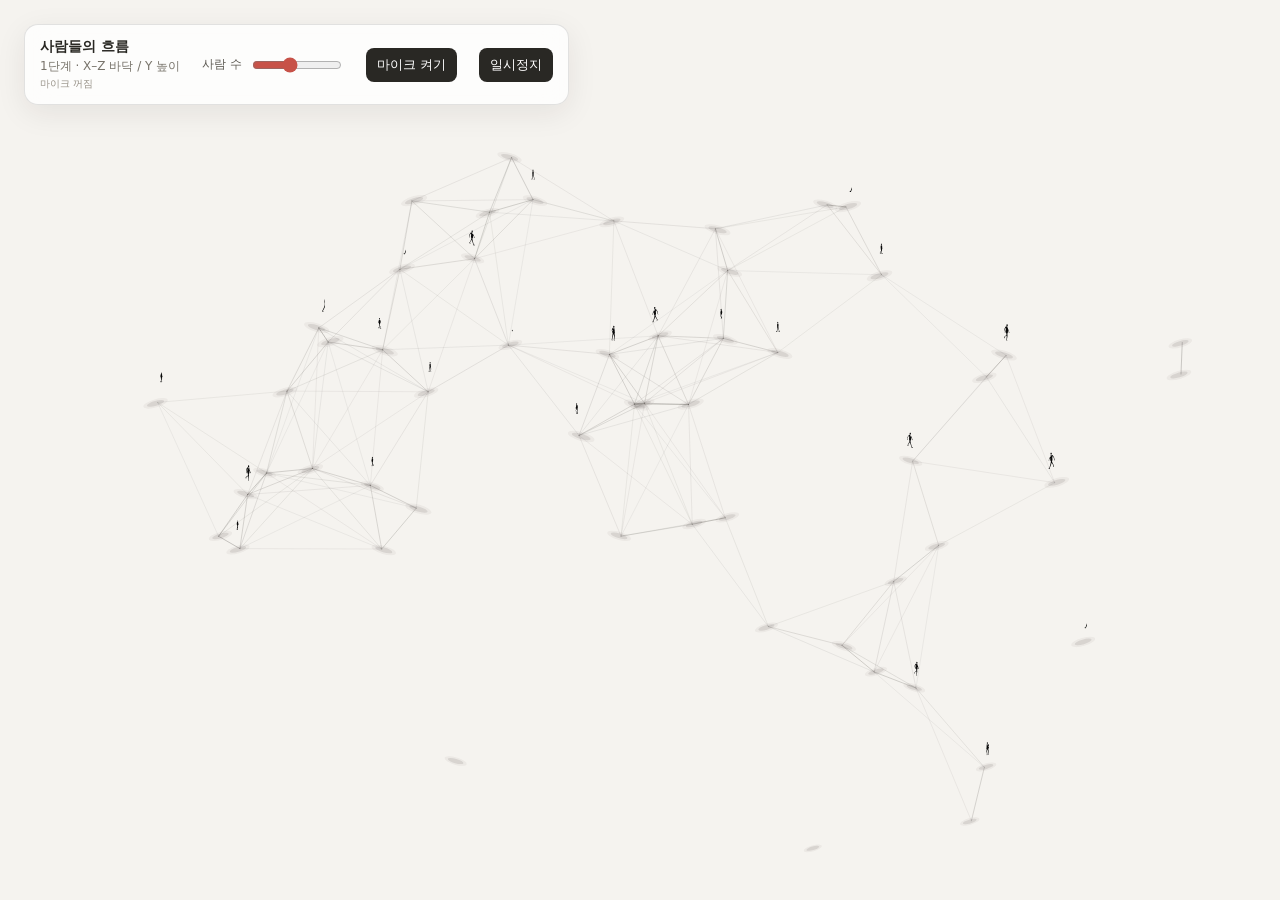
==== final/index.html @ 6d41f7b8 "Add files via upload" ====
<!doctype html>
<html lang="ko">
<head>
  <meta charset="UTF-8" />
  <meta name="viewport" content="width=device-width, initial-scale=1.0" />
  <title>사람들의 흐름 — 1단계</title>
  <link rel="stylesheet" href="style.css" />
</head>
<body>
  <main>
    <canvas id="scene" aria-label="사람들이 자연스럽게 돌아다니는 시뮬레이션"></canvas>
    <section class="panel">
      <div>
        <strong>사람들의 흐름</strong>
        <span>1단계 · X–Z 바닥 / Y 높이</span>
        <span id="mic-status">마이크 꺼짐</span>
      </div>
      <label>사람 수 <input id="population" type="range" min="10" max="120" value="55" /></label>
      <button id="microphone" type="button">마이크 켜기</button>
      <button id="toggle" type="button">일시정지</button>
    </section>
  </main>
  <script src="main.js"></script>
</body>
</html>
---- final/style.css ----
:root { color-scheme: light; font-family: Inter, Pretendard, system-ui, sans-serif; }
* { box-sizing: border-box; }
html, body, main { width: 100%; height: 100%; margin: 0; overflow: hidden; }
body { background: #eeeae2; }
canvas { display: block; width: 100%; height: 100%; }
.panel {
  position: fixed; left: 24px; top: 24px; display: flex; align-items: center; gap: 22px;
  padding: 13px 15px; border: 1px solid rgba(28, 27, 24, .12); border-radius: 14px;
  background: rgba(255,255,255,.78); box-shadow: 0 8px 30px rgba(32,28,20,.08); backdrop-filter: blur(14px);
  color: #282722; font-size: 12px;
}
.panel div { display: grid; gap: 2px; }
.panel strong { font-size: 14px; }
.panel span { color: #77736a; }
.panel label { display: flex; align-items: center; gap: 8px; color: #5e5b54; }
.panel input { width: 90px; accent-color: #c75248; }
.panel button { border: 0; border-radius: 8px; padding: 8px 11px; background: #292824; color: white; cursor: pointer; }
.panel button.active { background: #b9473f; }
#mic-status { font-size: 10px; color: #969187; }
#mic-status.listening { color: #b9473f; }
@media (max-width: 640px) { .panel { right: 16px; left: 16px; top: 16px; gap: 10px; justify-content: space-between; } .panel label { display: none; } }
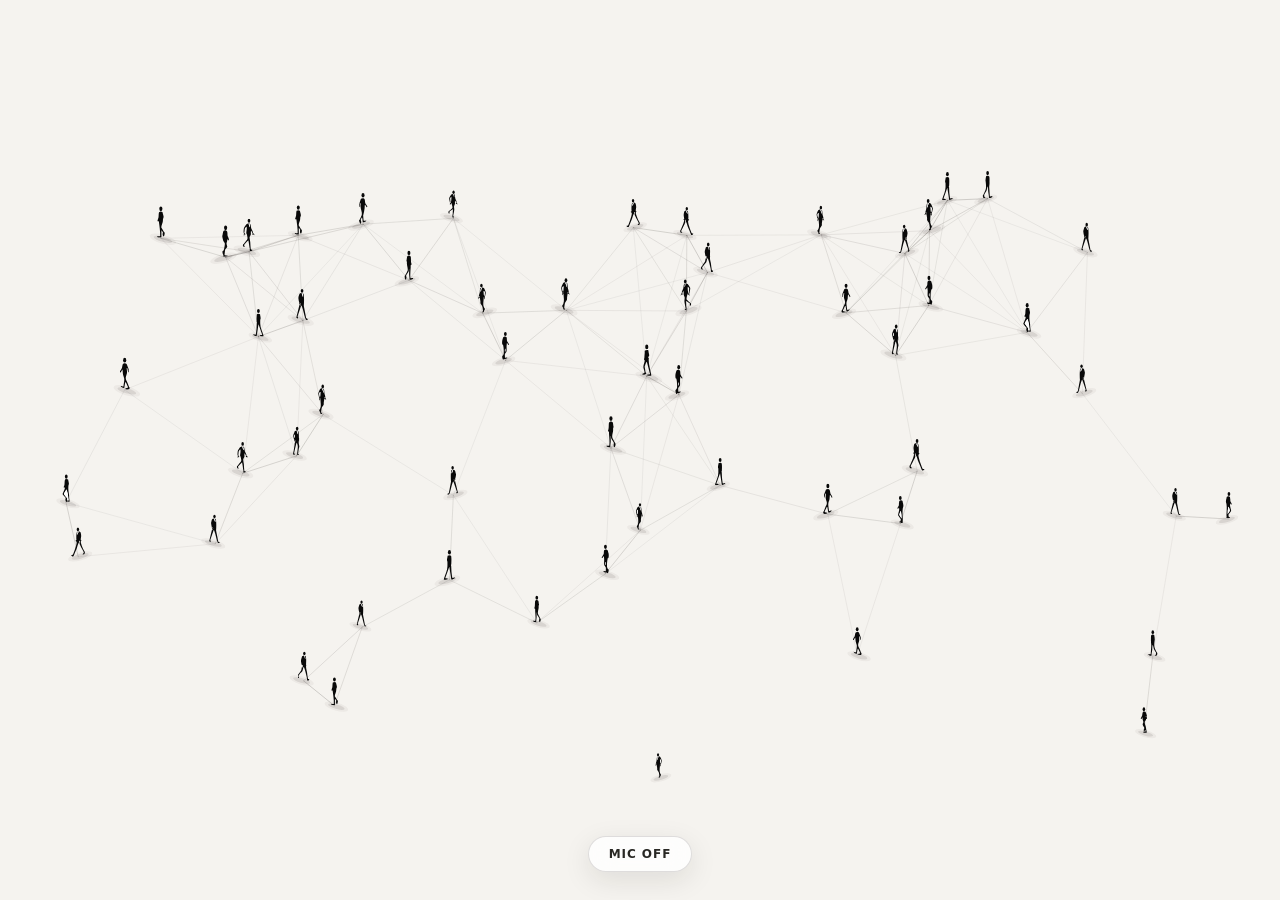
==== commit a3b4dd0a: "Add files via upload" ====
--- a/final/index.html
+++ b/final/index.html
@@ -9,16 +9,7 @@
 <body>
   <main>
     <canvas id="scene" aria-label="사람들이 자연스럽게 돌아다니는 시뮬레이션"></canvas>
-    <section class="panel">
-      <div>
-        <strong>사람들의 흐름</strong>
-        <span>1단계 · X–Z 바닥 / Y 높이</span>
-        <span id="mic-status">마이크 꺼짐</span>
-      </div>
-      <label>사람 수 <input id="population" type="range" min="10" max="120" value="55" /></label>
-      <button id="microphone" type="button">마이크 켜기</button>
-      <button id="toggle" type="button">일시정지</button>
-    </section>
+    <button id="microphone" type="button" aria-pressed="false">MIC OFF</button>
   </main>
   <script src="main.js"></script>
 </body>
--- a/final/style.css
+++ b/final/style.css
@@ -3,19 +3,23 @@
 html, body, main { width: 100%; height: 100%; margin: 0; overflow: hidden; }
 body { background: #eeeae2; }
 canvas { display: block; width: 100%; height: 100%; }
-.panel {
-  position: fixed; left: 24px; top: 24px; display: flex; align-items: center; gap: 22px;
-  padding: 13px 15px; border: 1px solid rgba(28, 27, 24, .12); border-radius: 14px;
-  background: rgba(255,255,255,.78); box-shadow: 0 8px 30px rgba(32,28,20,.08); backdrop-filter: blur(14px);
-  color: #282722; font-size: 12px;
+#microphone {
+  position: fixed;
+  left: 50%;
+  bottom: 28px;
+  transform: translateX(-50%);
+  min-width: 104px;
+  border: 1px solid rgba(28, 27, 24, .14);
+  border-radius: 999px;
+  padding: 11px 18px;
+  background: rgba(255, 255, 255, .82);
+  box-shadow: 0 8px 28px rgba(32, 28, 20, .1);
+  backdrop-filter: blur(14px);
+  color: #292824;
+  font: 600 12px/1 Inter, Pretendard, system-ui, sans-serif;
+  letter-spacing: .08em;
+  cursor: pointer;
 }
-.panel div { display: grid; gap: 2px; }
-.panel strong { font-size: 14px; }
-.panel span { color: #77736a; }
-.panel label { display: flex; align-items: center; gap: 8px; color: #5e5b54; }
-.panel input { width: 90px; accent-color: #c75248; }
-.panel button { border: 0; border-radius: 8px; padding: 8px 11px; background: #292824; color: white; cursor: pointer; }
-.panel button.active { background: #b9473f; }
-#mic-status { font-size: 10px; color: #969187; }
-#mic-status.listening { color: #b9473f; }
-@media (max-width: 640px) { .panel { right: 16px; left: 16px; top: 16px; gap: 10px; justify-content: space-between; } .panel label { display: none; } }
+#microphone.active { background: #292824; color: #fff; }
+#microphone:focus-visible { outline: 2px solid #b9473f; outline-offset: 3px; }
+@media (max-width: 640px) { #microphone { bottom: 20px; } }
